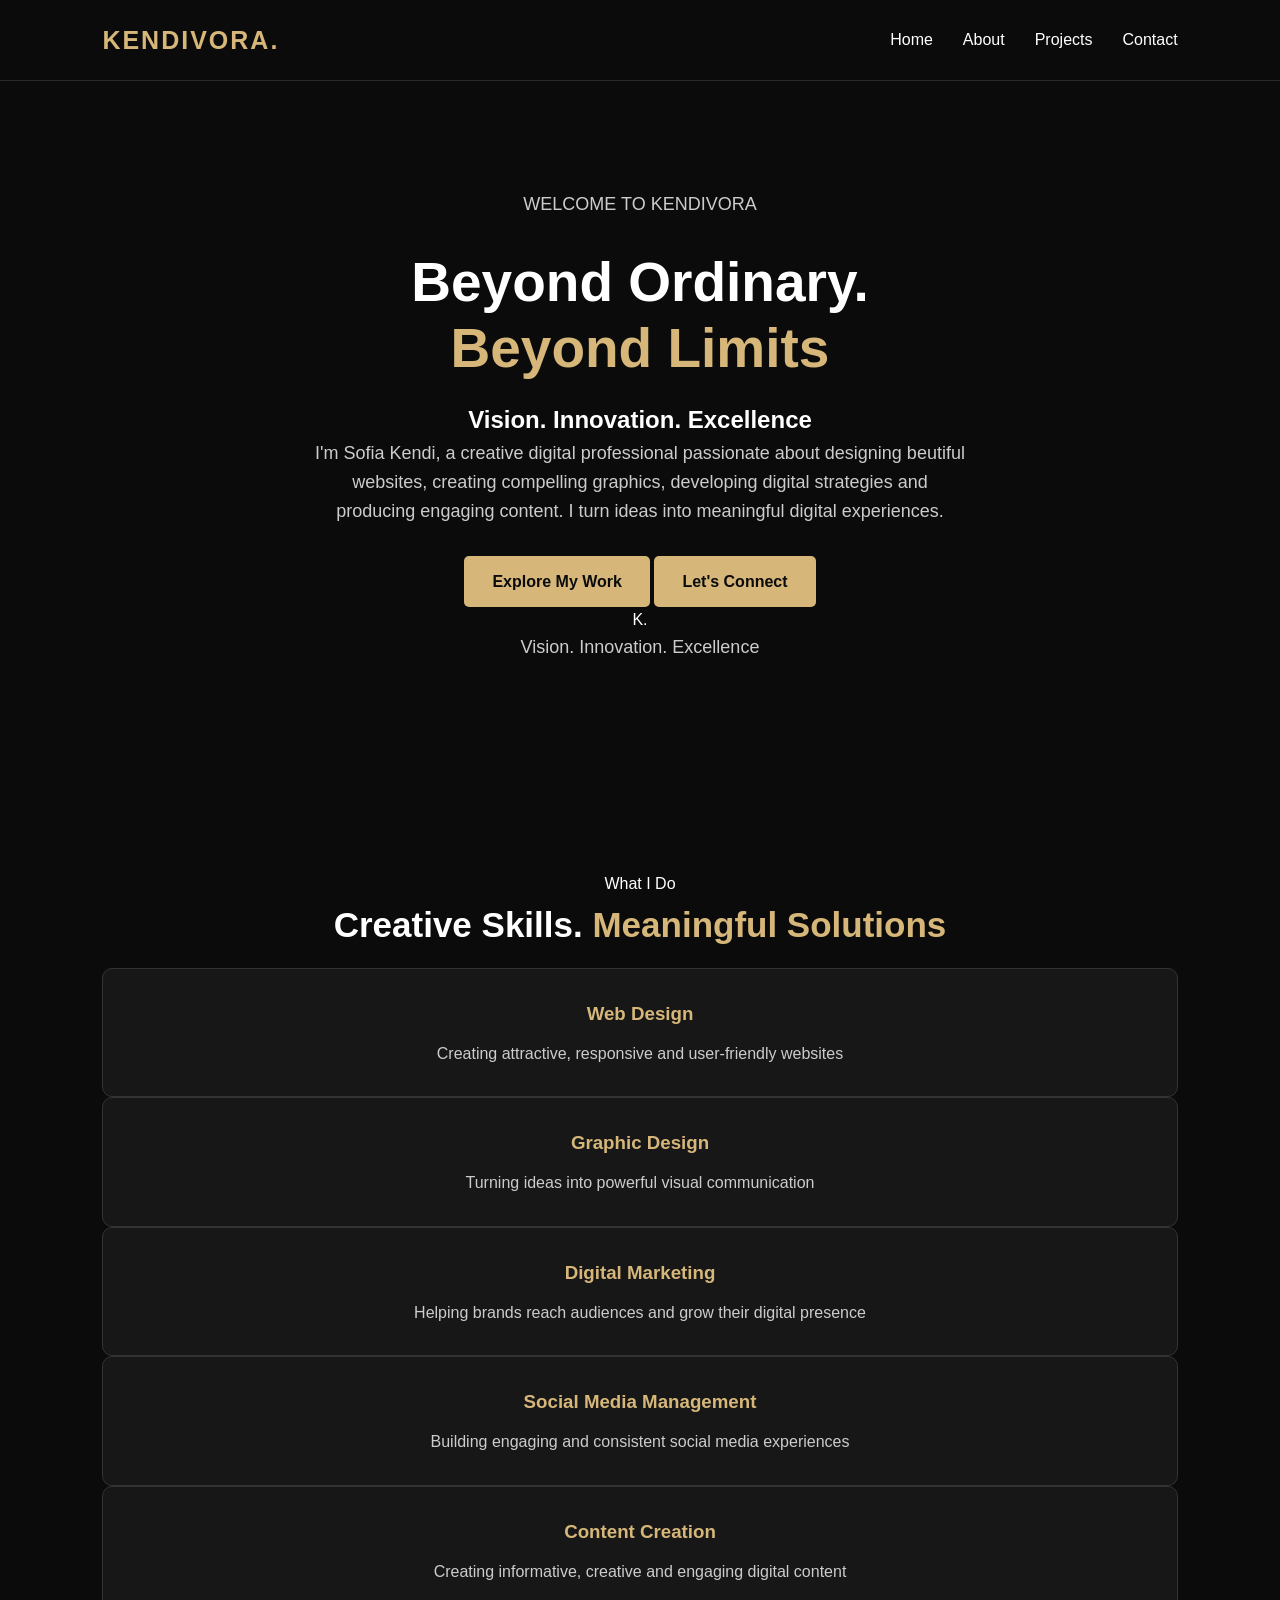
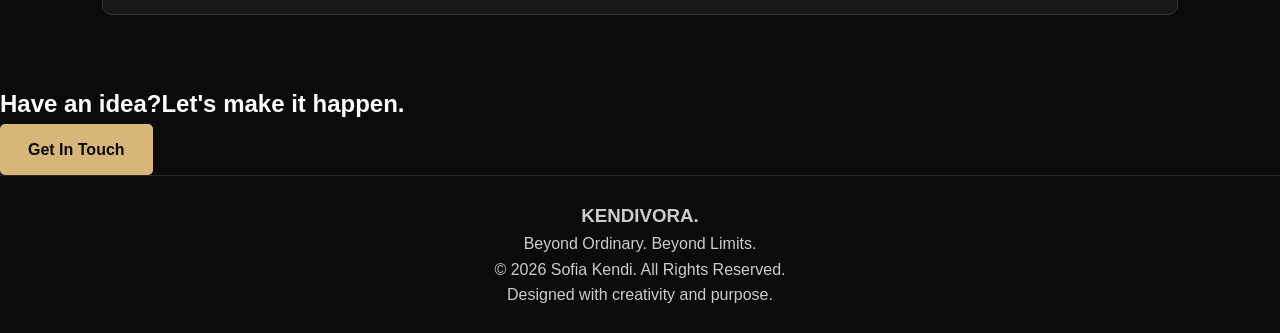
==== index.html @ ae040151 "Add files via upload" ====
<!DOCTYPE html>
<html lang="en">
<head>
    <meta charset="UTF-8">
    <meta name="viewport" content="width=device-width, initial-scale=1.0">
    <title>KENDIVORA | Beyond Ordinary. Beyond Limits</title>
    <link rel="stylesheet" href="style.css">

</head>
<body>
<header>
    <nav class="navbar">
        <a href="index.html" class="logo">KENDIVORA<span>.</span></a>
        <button class="menu-toggle" id="menu-toggle">☰</button>
        <ul class="nav-links" id="nav-links">
            <li><a href="index.html">Home</a></li>
            <li><a href="about.html">About</a></li>
            <li><a href="projects.html">Projects</a></li>
            <li><a href="contact.html">Contact</a></li>
            
        </ul>
    </nav>
</header>
<main>
    <section class="hero">
        <div class="hero-content">
            <p class="welcome">WELCOME TO KENDIVORA</p>
            <h1>Beyond Ordinary.<span>Beyond Limits</span></h1>
            <h2>Vision. Innovation. Excellence</h2>
            <p class="intro">I'm Sofia Kendi, a creative digital professional passionate about designing beutiful websites, creating compelling graphics, developing digital strategies and producing engaging content.
                I turn ideas into meaningful digital experiences.</p>
                <div class="hero-buttons">
                    <a href="project.html" class="btn primary">Explore My Work</a>
                    <a href="contact.html" class="btn secondary">Let's Connect</a>
                </div>

        </div>
        <div class="hero-image"><div class="image-placeholder"><span>K.</span><p>Vision. Innovation. Excellence</p>
        </div>
        </div>
    </section>
    <section class="services">
        <p class="section-label1">What I Do</p>
        <h2>Creative Skills. <span>Meaningful Solutions</span></h2>
        <div class="services-grid">
            <div class="service-card">
                <h3>Web Design</h3>
                <p>Creating attractive, responsive and user-friendly websites</p>
            </div>
            <div class="service-card">
                <h3>Graphic Design</h3>
                <p>Turning ideas into powerful visual communication</p>
            </div>
            <div class="service-card">
                <h3>Digital Marketing</h3>
                <p>Helping brands reach audiences and grow their digital presence</p>
            </div>
            <div class="service-card">
                <h3>Social Media Management</h3>
                <p>Building engaging and consistent social media experiences</p>
            </div>
            <div class="service-card">
                <h3>Content Creation</h3>
                <p>Creating informative, creative and engaging digital content</p>
            </div>
        </div>
    </section>
    <section class="closing">
        <h2>Have an idea?<span>Let's make it happen.</span></h2>
        <a href="contact.html" class="btn primary">Get In Touch</a>
    </section>
</main>
<footer>
    <h3>KENDIVORA.</h3>
    <P>Beyond Ordinary. Beyond Limits.</P>
    <p>© 2026 Sofia Kendi. All Rights Reserved.</p>
    <p>Designed with creativity and purpose.</p>
</footer>
<script src="script.js"></script>
    
</body>
</html>
---- style.css ----
/* ==============================
   KENDIVORA WEBSITE
   Colours: Black, White & Gold
================================= */

/* 1. GENERAL SETTINGS */

:root {
    --black: #0B0B0B;
    --white: #FFFFFF;
    --gold: #D6B779;
    --dark-grey: #171717;
    --light-grey: #CCCCCC;
}

* {
    margin: 0;
    padding: 0;
    box-sizing: border-box;
}

html {
    scroll-behavior: smooth;
}

body {
    font-family: Arial, sans-serif;
    background-color: var(--black);
    color: var(--white);
    line-height: 1.6;
}

a {
    text-decoration: none;
    color: inherit;
}

button {
    font-family: inherit;
}


/* 2. NAVIGATION BAR */

header {
    background-color: var(--black);
    padding: 20px 8%;
    border-bottom: 1px solid #292929;
}

nav {
    display: flex;
    justify-content: space-between;
    align-items: center;
}

.logo {
    color: var(--gold);
    font-size: 25px;
    font-weight: bold;
    letter-spacing: 2px;
}

.nav-links {
    display: flex;
    list-style: none;
    gap: 30px;
}

.nav-links a {
    color: var(--white);
    transition: 0.3s;
}

.nav-links a:hover {
    color: var(--gold);
}

/* Mobile menu button */

.menu-toggle {
    display: none;
    background: none;
    border: none;
    color: var(--gold);
    font-size: 30px;
    cursor: pointer;
}


/* 3. HERO SECTION */

.hero {
    min-height: 80vh;
    display: flex;
    flex-direction: column;
    justify-content: center;
    align-items: center;
    text-align: center;
    padding: 60px 8%;
}

.hero h1 {
    font-size: 55px;
    line-height: 1.2;
    margin-bottom: 20px;
}

.hero h1 span {
    color: var(--gold);
    display: block;
}

.hero p {
    color: var(--light-grey);
    font-size: 18px;
    max-width: 650px;
    margin-bottom: 30px;
}


/* 4. BUTTONS */

.btn {
    display: inline-block;
    background-color: var(--gold);
    color: var(--black);
    padding: 13px 28px;
    border-radius: 5px;
    font-weight: bold;
    transition: 0.3s;
}

.btn:hover {
    background-color: var(--white);
    transform: translateY(-3px);
}


/* 5. SERVICES SECTION */

.services {
    padding: 70px 8%;
    text-align: center;
}

.services h2 {
    font-size: 35px;
    margin-bottom: 15px;
}

.services h2 span {
    color: var(--gold);
}

.services-intro {
    color: var(--light-grey);
    margin-bottom: 40px;
}

.service-container {
    display: grid;
    grid-template-columns: repeat(auto-fit, minmax(220px, 1fr));
    gap: 25px;
}

.service-card {
    background-color: var(--dark-grey);
    padding: 30px 20px;
    border: 1px solid #333333;
    border-radius: 10px;
    transition: 0.3s;
}

.service-card:hover {
    border-color: var(--gold);
    transform: translateY(-5px);
}

.service-card h3 {
    color: var(--gold);
    margin-bottom: 12px;
}

.service-card p {
    color: var(--light-grey);
}


/* 6. CALL TO ACTION SECTION */

.cta {
    background-color: var(--dark-grey);
    text-align: center;
    padding: 70px 8%;
}

.cta h2 {
    font-size: 32px;
    margin-bottom: 15px;
}

.cta h2 span {
    color: var(--gold);
}

.cta p {
    color: var(--light-grey);
    margin-bottom: 25px;
}


/* 7. FOOTER */

footer {
    background-color: var(--black);
    border-top: 1px solid #292929;
    text-align: center;
    padding: 25px 8%;
    color: var(--light-grey);
}

footer span {
    color: var(--gold);
}


/* 8. MOBILE RESPONSIVENESS */

@media (max-width: 768px) {

    header {
        padding: 18px 5%;
    }

    .menu-toggle {
        display: block;
    }

    nav {
        position: relative;
    }

    .nav-links {
        display: none;
        flex-direction: column;
        position: absolute;
        top: 55px;
        right: 0;
        width: 200px;
        background-color: var(--dark-grey);
        padding: 20px;
        gap: 20px;
        border: 1px solid var(--gold);
        border-radius: 5px;
        z-index: 1000;
    }

    .nav-links.show {
        display: flex;
    }

    .hero {
        min-height: 70vh;
        padding: 50px 5%;
    }

    .hero h1 {
        font-size: 38px;
    }

    .hero p {
        font-size: 16px;
    }

    .services {
        padding: 50px 5%;
    }

    .services h2 {
        font-size: 28px;
    }

    .cta {
        padding: 50px 5%;
    }

    .cta h2 {
        font-size: 26px;
    }
}

/* =================================
   KENDIVORA ABOUT PAGE
================================= */


/* ABOUT HERO */

.about-hero {
    padding: 120px 8%;
    text-align: center;
    background:
        radial-gradient(
            circle at center,
            #252017 0%,
            #0B0B0B 65%
        );
}

.section-label {
    color: var(--gold);
    font-size: 12px;
    font-weight: bold;
    letter-spacing: 4px;
    margin-bottom: 22px;
}

.about-hero h1 {
    font-size: clamp(35px, 5vw, 65px);
    line-height: 1.25;
    margin-bottom: 25px;
}

.about-hero h1 span {
    color: var(--gold);
}

.hero-description {
    max-width: 700px;
    margin: auto;
    color: var(--light-grey);
    font-size: 18px;
}


/* BRAND PHILOSOPHY */

.brand-philosophy {
    padding: 90px 12%;
    text-align: center;
}

.brand-philosophy h2 {
    font-size: clamp(28px, 4vw, 42px);
    max-width: 800px;
    margin: 0 auto 25px;
}

.brand-philosophy h2 span {
    color: var(--gold);
}

.brand-philosophy p:not(.section-label) {
    max-width: 800px;
    margin: 0 auto 18px;
    color: var(--light-grey);
    font-size: 17px;
}


/* THREE PILLARS */

.pillars {
    background-color: var(--dark-grey);
    padding: 90px 8%;
    text-align: center;
}

.pillars h2 {
    font-size: 36px;
    margin-bottom: 45px;
}

.pillars h2 span {
    color: var(--gold);
}

.pillar-container {
    display: grid;
    grid-template-columns: repeat(3, 1fr);
    gap: 25px;
}

.pillar-card {
    background-color: var(--black);
    padding: 35px 25px;
    border: 1px solid #353535;
    border-radius: 8px;
    text-align: left;
    transition: 0.3s;
}

.pillar-card:hover {
    border-color: var(--gold);
    transform: translateY(-6px);
}

.pillar-number {
    color: var(--gold);
    font-size: 14px;
    letter-spacing: 3px;
}

.pillar-card h3 {
    color: var(--gold);
    font-size: 27px;
    margin: 18px 0;
}

.pillar-card p {
    color: var(--light-grey);
    line-height: 1.8;
}


/* MISSION AND VISION */

.mission-vision {
    display: grid;
    grid-template-columns: 1fr 1fr;
    gap: 35px;
    padding: 90px 8%;
}

.mission-box,
.vision-box {
    padding: 35px;
    border-left: 2px solid var(--gold);
    background-color: var(--dark-grey);
}

.mission-vision h2 {
    font-size: 29px;
    margin-bottom: 18px;
}

.mission-vision h2 span {
    color: var(--gold);
}

.mission-vision p:not(.section-label) {
    color: var(--light-grey);
    line-height: 1.8;
}


/* AREAS OF INTEREST */

.explore {
    padding: 90px 8%;
    text-align: center;
    background-color: var(--dark-grey);
}

.explore h2 {
    font-size: 36px;
    margin-bottom: 15px;
}

.explore h2 span {
    color: var(--gold);
}

.explore-intro {
    color: var(--light-grey);
    margin-bottom: 40px;
}

.explore-container {
    display: grid;
    grid-template-columns: repeat(auto-fit, minmax(210px, 1fr));
    gap: 20px;
}

.explore-card {
    padding: 28px 20px;
    background-color: var(--black);
    border: 1px solid #353535;
    border-radius: 8px;
    transition: 0.3s;
}

.explore-card:hover {
    border-color: var(--gold);
    transform: translateY(-5px);
}

.explore-card h3 {
    color: var(--gold);
    margin-bottom: 12px;
}

.explore-card p {
    color: var(--light-grey);
    font-size: 14px;
}


/* CLOSING STATEMENT */

.about-closing {
    padding: 100px 8%;
    text-align: center;
    background:
        radial-gradient(
            circle at center,
            #252017 0%,
            #0B0B0B 70%
        );
}

.about-closing h2 {
    font-size: clamp(30px, 4vw, 45px);
    margin-bottom: 20px;
}

.about-closing h2 span {
    color: var(--gold);
    display: block;
}

.about-closing p:not(.section-label) {
    color: var(--light-grey);
    max-width: 650px;
    margin: 0 auto 30px;
}


/* MOBILE RESPONSIVENESS */

@media (max-width: 768px) {

    .about-hero {
        padding: 85px 6%;
    }

    .about-hero h1 {
        font-size: 36px;
    }

    .hero-description {
        font-size: 15px;
    }

    .brand-philosophy {
        padding: 65px 7%;
    }

    .brand-philosophy h2 {
        font-size: 29px;
    }

    .brand-philosophy p:not(.section-label) {
        font-size: 15px;
    }

    .pillars {
        padding: 65px 6%;
    }

    .pillars h2 {
        font-size: 28px;
    }

    .pillar-container {
        grid-template-columns: 1fr;
    }

    .mission-vision {
        grid-template-columns: 1fr;
        padding: 65px 6%;
    }

    .explore {
        padding: 65px 6%;
    }

    .explore h2 {
        font-size: 29px;
    }

    .about-closing {
        padding: 75px 6%;
    }
}


/* =================================
   KENDIVORA CONTACT PAGE
================================= */


/* CONTACT HERO */

.contact-hero {
    text-align: center;
    padding: 100px 8%;
    background:
        radial-gradient(
            circle at center,
            #252017 0%,
            #0B0B0B 70%
        );
}

.contact-hero h1 {
    font-size: clamp(36px, 5vw, 60px);
    margin-bottom: 20px;
}

.contact-hero h1 span {
    color: var(--gold);
}

.contact-hero > p:last-child {
    max-width: 700px;
    margin: auto;
    color: var(--light-grey);
    font-size: 17px;
}


/* CONTACT SECTION */

.contact-section {
    display: grid;
    grid-template-columns: 1fr 1.2fr;
    gap: 55px;
    padding: 90px 8%;
    align-items: start;
}

.contact-info h2,
.contact-form-container h2 {
    font-size: 32px;
    margin-bottom: 20px;
}

.contact-intro {
    color: var(--light-grey);
    margin-bottom: 35px;
    line-height: 1.8;
}


/* CONTACT DETAILS */

.contact-item {
    display: flex;
    align-items: flex-start;
    gap: 18px;
    margin-bottom: 30px;
}

.contact-icon {
    width: 45px;
    height: 45px;
    flex-shrink: 0;
    display: flex;
    justify-content: center;
    align-items: center;
    color: var(--gold);
    border: 1px solid var(--gold);
    border-radius: 50%;
    font-size: 20px;
}

.contact-item h3 {
    color: var(--gold);
    margin-bottom: 8px;
}

.contact-item p,
.contact-item a {
    display: block;
    color: var(--light-grey);
    margin-bottom: 7px;
    overflow-wrap: anywhere;
}

.contact-item a:hover {
    color: var(--gold);
}


/* CONTACT FORM */

.contact-form-container {
    background-color: var(--dark-grey);
    border: 1px solid #333333;
    padding: 35px;
    border-radius: 10px;
}

.form-group {
    margin-bottom: 22px;
}

.form-group label {
    display: block;
    color: var(--white);
    margin-bottom: 9px;
    font-weight: bold;
}

.form-group input,
.form-group textarea {
    width: 100%;
    padding: 14px;
    background-color: var(--black);
    color: var(--white);
    border: 1px solid #444444;
    border-radius: 5px;
    outline: none;
    font-family: Arial, sans-serif;
    font-size: 15px;
}

.form-group input:focus,
.form-group textarea:focus {
    border-color: var(--gold);
}

.form-group input::placeholder,
.form-group textarea::placeholder {
    color: #888888;
}

.form-group textarea {
    resize: vertical;
}

.contact-form-container .btn {
    border: none;
    cursor: pointer;
    font-size: 15px;
}

.form-note {
    color: var(--light-grey);
    font-size: 12px;
    margin-top: 15px;
}


/* CONTACT CLOSING */

.contact-closing {
    text-align: center;
    padding: 85px 8%;
    background-color: var(--dark-grey);
}

.contact-closing h2 {
    font-size: clamp(28px, 4vw, 42px);
    margin-bottom: 18px;
}

.contact-closing h2 span {
    color: var(--gold);
    display: block;
}

.contact-closing > p:last-child {
    color: var(--light-grey);
}


/* CONTACT MOBILE RESPONSIVENESS */

@media (max-width: 768px) {

    .contact-hero {
        padding: 75px 6%;
    }

    .contact-hero h1 {
        font-size: 36px;
    }

    .contact-hero > p:last-child {
        font-size: 15px;
    }

    .contact-section {
        grid-template-columns: 1fr;
        gap: 40px;
        padding: 60px 6%;
    }

    .contact-info h2,
    .contact-form-container h2 {
        font-size: 27px;
    }

    .contact-form-container {
        padding: 25px 18px;
    }

    .contact-closing {
        padding: 65px 6%;
    }
}

/* =================================
   PROJECTS PAGE
================================= */

.projects-hero {
    min-height: 65vh;
    display: flex;
    align-items: center;
    justify-content: center;
    text-align: center;
    padding: 100px 8%;
    background:
        linear-gradient(rgba(0,0,0,0.75), rgba(0,0,0,0.9)),
        #171717;
}

.projects-hero-content {
    max-width: 800px;
}

.projects-hero-content > span {
    color: #D6B779;
    letter-spacing: 3px;
    font-size: 13px;
}

.projects-hero h1 {
    color: #FFFFFF;
    font-size: clamp(38px, 6vw, 65px);
    margin: 20px 0;
}

.projects-hero h1 span {
    color: #D6B779;
}

.projects-hero p {
    color: #CCCCCC;
    line-height: 1.8;
    margin-bottom: 30px;
}


/* SECTION HEADINGS */

.section-heading {
    text-align: center;
    max-width: 750px;
    margin: 0 auto 50px;
}

.section-heading span {
    color: #D6B779;
    letter-spacing: 3px;
    font-size: 12px;
}

.section-heading h2 {
    color: #FFFFFF;
    font-size: clamp(27px, 4vw, 38px);
    margin: 15px 0;
}

.section-heading p {
    color: #CCCCCC;
    line-height: 1.8;
}


/* GRAPHIC DESIGN PORTFOLIO */

.graphic-portfolio {
    padding: 90px 8%;
    background: #0B0B0B;
}

.graphic-grid {
    display: grid;
    grid-template-columns: repeat(3, minmax(0, 1fr));
    gap: 25px;
}

.graphic-card {
    background: #171717;
    border: 1px solid rgba(214,183,121,0.2);
    border-radius: 10px;
    overflow: hidden;
    transition: 0.3s ease;
}

.graphic-card:hover {
    transform: translateY(-7px);
    border-color: #D6B779;
}

.graphic-image {
    width: 100%;
    height: 280px;
    overflow: hidden;
    background: #222222;
}

.graphic-image img {
    width: 100%;
    height: 100%;
    object-fit: cover;
    display: block;
    transition: 0.4s ease;
}

.graphic-card:hover .graphic-image img {
    transform: scale(1.05);
}

.graphic-info {
    padding: 22px;
}

.graphic-info span {
    color: #D6B779;
    font-size: 11px;
    letter-spacing: 1.5px;
}

.graphic-info h3 {
    color: #FFFFFF;
    margin: 12px 0;
    font-size: 19px;
}

.graphic-info p {
    color: #CCCCCC;
    font-size: 14px;
    line-height: 1.7;
}


/* PROMOTIONAL VIDEO */

.video-portfolio {
    padding: 90px 8%;
    background: #171717;
}

.video-card {
    max-width: 750px;
    margin: auto;
    background: #0B0B0B;
    border: 1px solid rgba(214,183,121,0.2);
    border-radius: 12px;
    overflow: hidden;
}

.video-card video {
    width: 100%;
    display: block;
    max-height: 450px;
    background: #000000;
}

.video-info {
    padding: 25px;
}

.video-info h3 {
    color: #D6B779;
    margin-bottom: 12px;
}

.video-info p {
    color: #CCCCCC;
    line-height: 1.7;
}


/* SOCIAL MEDIA MANAGEMENT */

.social-management {
    padding: 90px 8%;
    background: #0B0B0B;
}

.social-grid {
    display: grid;
    grid-template-columns: repeat(3, minmax(0, 1fr));
    gap: 25px;
}

.social-card {
    padding: 35px 25px;
    background: #171717;
    border: 1px solid rgba(214,183,121,0.2);
    border-radius: 10px;
    transition: 0.3s ease;
}

.social-card:hover {
    transform: translateY(-7px);
    border-color: #D6B779;
}

.social-icon {
    width: 55px;
    height: 55px;
    display: flex;
    align-items: center;
    justify-content: center;
    border: 1px solid #D6B779;
    border-radius: 50%;
    color: #D6B779;
    font-size: 20px;
    font-weight: bold;
    margin-bottom: 20px;
}

.social-card h3 {
    color: #FFFFFF;
    margin-bottom: 15px;
    font-size: 21px;
}

.social-card p {
    color: #CCCCCC;
    line-height: 1.7;
    font-size: 14px;
    min-height: 75px;
}

.social-card a {
    display: inline-block;
    margin-top: 20px;
    color: #D6B779;
    text-decoration: none;
    font-weight: bold;
    transition: 0.3s;
}

.social-card a:hover {
    color: #FFFFFF;
}


/* PROJECT PHILOSOPHY */

.project-philosophy {
    padding: 100px 10%;
    text-align: center;
    background: #171717;
}

.project-philosophy span {
    color: #D6B779;
    letter-spacing: 3px;
    font-size: 12px;
}

.project-philosophy h2 {
    color: #FFFFFF;
    font-size: clamp(28px, 4vw, 42px);
    max-width: 750px;
    margin: 20px auto;
}

.project-philosophy p {
    color: #CCCCCC;
    max-width: 750px;
    margin: auto;
    line-height: 1.9;
}


/* PROJECTS CALL TO ACTION */

.projects-cta {
    padding: 85px 8%;
    text-align: center;
    background: #0B0B0B;
}

.projects-cta h2 {
    color: #FFFFFF;
    font-size: 34px;
    margin-bottom: 15px;
}

.projects-cta p {
    color: #CCCCCC;
    margin-bottom: 30px;
}


/* RESPONSIVE DESIGN */

@media (max-width: 900px) {

    .graphic-grid {
        grid-template-columns: repeat(2, minmax(0, 1fr));
    }

    .social-grid {
        grid-template-columns: repeat(2, minmax(0, 1fr));
    }

}

@media (max-width: 600px) {

    .projects-hero {
        min-height: 55vh;
        padding: 80px 6%;
    }

    .graphic-portfolio,
    .video-portfolio,
    .social-management {
        padding: 65px 6%;
    }

    .graphic-grid,
    .social-grid {
        grid-template-columns: 1fr;
    }

    .graphic-image {
        height: 260px;
    }

    .project-philosophy {
        padding: 75px 7%;
    }

    .projects-cta {
        padding: 70px 6%;
    }

}

.graphic-image {
    width: 100%;
    height: 280px;
    object-fit: contain;
    cursor: pointer;
    transition: transform 0.3s ease;
}

.graphic-image:hover {
    transform: scale(1.03);
}

.lightbox {
    display: none;
    position: fixed;
    inset: 0;
    background: rgba(0, 0, 0, 0.95);
    z-index: 9999;
    align-items: center;
    justify-content: center;
    padding: 50px;
}

.lightbox.active {
    display: flex;
}

#lightbox-image {
    max-width: 85%;
    max-height: 85vh;
    width: auto;
    height: auto;
    object-fit: contain;
}

.lightbox button {
    position: absolute;
    background: transparent;
    color: #D6B779;
    border: none;
    font-size: 35px;
    cursor: pointer;
}

.lightbox-close {
    top: 20px;
    right: 30px;
}

.lightbox-prev {
    left: 20px;
}

.lightbox-next {
    right: 20px;
}

@media (max-width: 600px) {
    .graphic-image {
        height: 230px;
    }

    .lightbox {
        padding: 15px;
    }

    #lightbox-image {
        max-width: 90%;
        max-height: 75vh;
    }

    .lightbox button {
        font-size: 27px;
    }
}
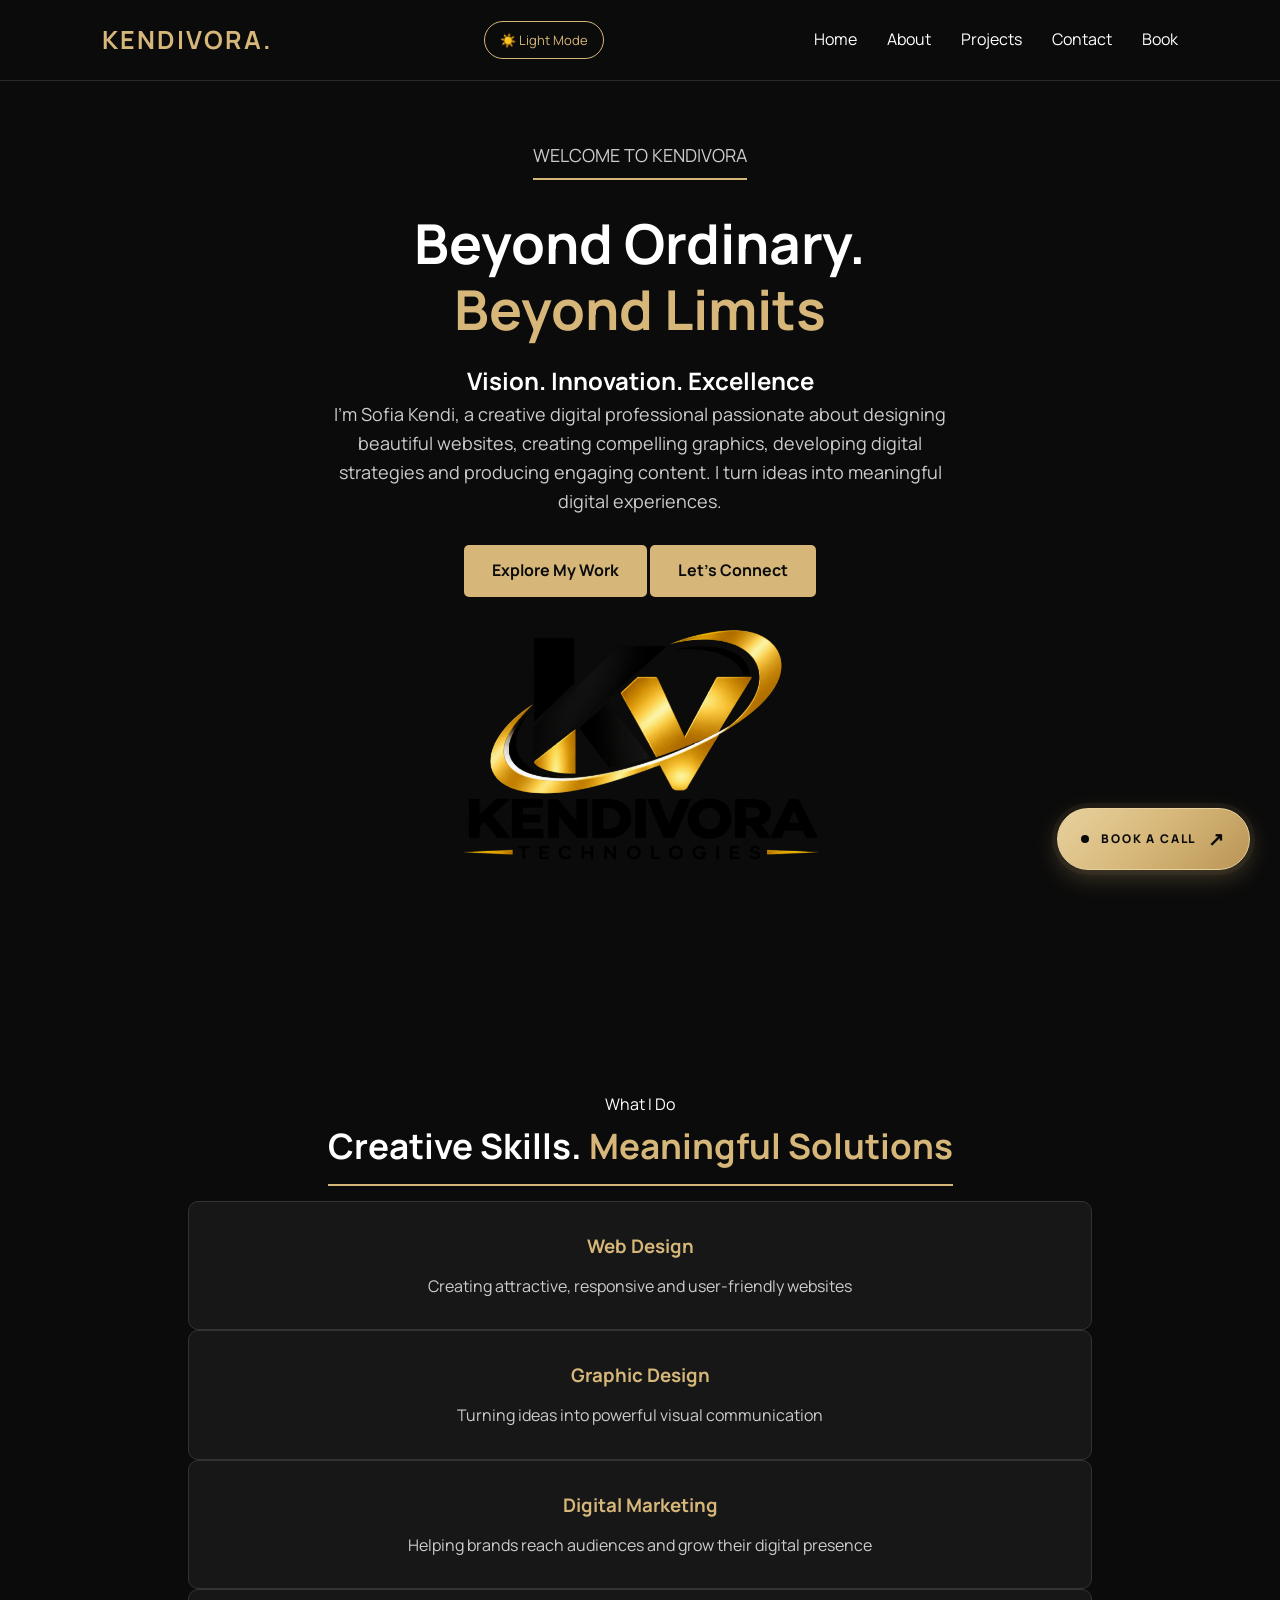
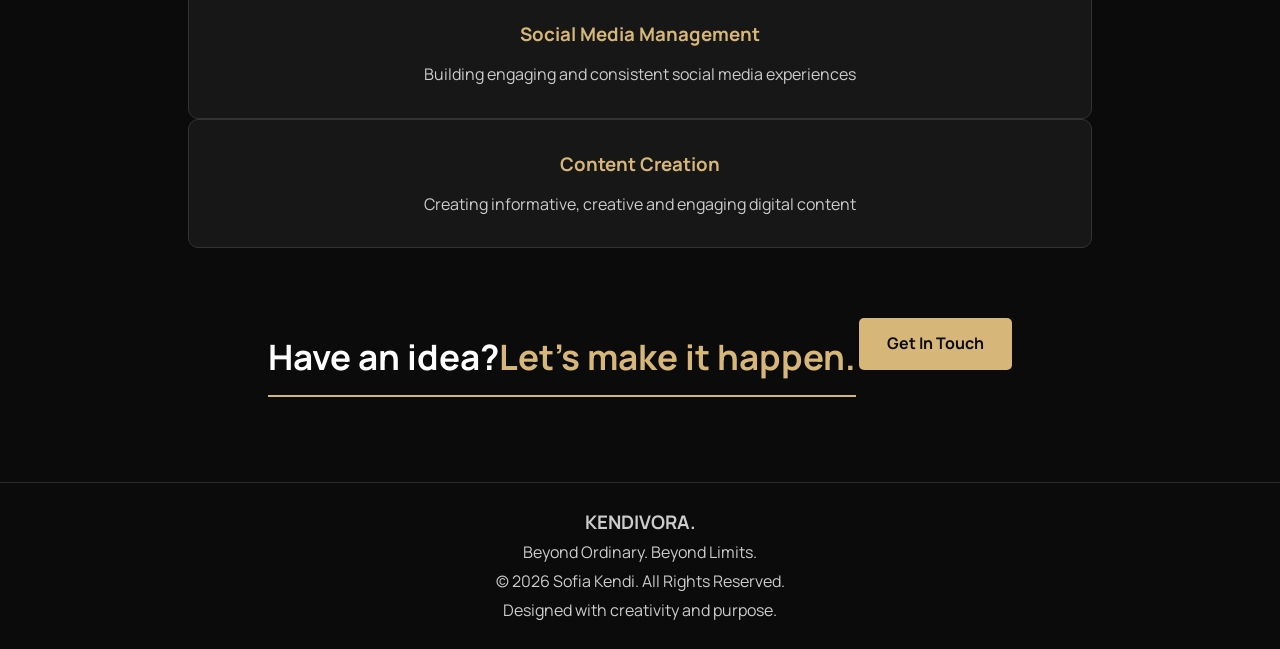
==== commit 7084bbc4: "Add files via upload" ====
--- a/index.html
+++ b/index.html
@@ -5,44 +5,67 @@
     <meta name="viewport" content="width=device-width, initial-scale=1.0">
     <title>KENDIVORA | Beyond Ordinary. Beyond Limits</title>
     <link rel="stylesheet" href="style.css">
+    <link href="https://assets.calendly.com/assets/external/widget.css" rel="stylesheet">
 
 </head>
 <body>
 <header>
     <nav class="navbar">
-        <a href="index.html" class="logo">KENDIVORA<span>.</span></a>
-        <button class="menu-toggle" id="menu-toggle">☰</button>
-        <ul class="nav-links" id="nav-links">
-            <li><a href="index.html">Home</a></li>
-            <li><a href="about.html">About</a></li>
-            <li><a href="projects.html">Projects</a></li>
-            <li><a href="contact.html">Contact</a></li>
-            
-        </ul>
-    </nav>
+
+    <a href="index.html" class="logo">KENDIVORA<span>.</span></a>
+
+    <button id="theme-toggle" class="theme-toggle">
+        ☀️ Light Mode
+    </button>
+
+    <button class="menu-toggle" id="menu-toggle">☰</button>
+
+    <ul class="nav-links" id="nav-links">
+        <li><a href="index.html">Home</a></li>
+        <li><a href="about.html">About</a></li>
+        <li><a href="projects.html">Projects</a></li>
+        <li><a href="contact.html">Contact</a></li>
+        <li><a href="book.html">Book</a></li>
+    </ul>
+
+</nav>
 </header>
 <main>
-    <section class="hero">
+    <section class="hero reveal-stagger">
         <div class="hero-content">
             <p class="welcome">WELCOME TO KENDIVORA</p>
             <h1>Beyond Ordinary.<span>Beyond Limits</span></h1>
             <h2>Vision. Innovation. Excellence</h2>
-            <p class="intro">I'm Sofia Kendi, a creative digital professional passionate about designing beutiful websites, creating compelling graphics, developing digital strategies and producing engaging content.
+            <p class="intro">I'm Sofia Kendi, a creative digital professional passionate about designing beautiful websites, creating compelling graphics, developing digital strategies and producing engaging content.
                 I turn ideas into meaningful digital experiences.</p>
                 <div class="hero-buttons">
-                    <a href="project.html" class="btn primary">Explore My Work</a>
+                    <a href="projects.html" class="btn primary">Explore My Work</a>
                     <a href="contact.html" class="btn secondary">Let's Connect</a>
+        
                 </div>
 
         </div>
-        <div class="hero-image"><div class="image-placeholder"><span>K.</span><p>Vision. Innovation. Excellence</p>
-        </div>
-        </div>
+        <div class="hero-image">
+    <img
+        src="Kendivora-Logo.png"
+        alt="KENDIVORA Technologies Logo"
+        class="hero-logo"
+    >
+</div>
     </section>
-    <section class="services">
+
+<a href="book.html" class="floating-booking">
+    <span class="booking-dot"></span>
+    <span>BOOK A CALL</span>
+    <span class="booking-arrow">↗</span>
+</a>
+
+<section class="services reveal">
+   <section class="services reveal">
         <p class="section-label1">What I Do</p>
         <h2>Creative Skills. <span>Meaningful Solutions</span></h2>
-        <div class="services-grid">
+      
+        <div class="services-grid reveal-stagger">
             <div class="service-card">
                 <h3>Web Design</h3>
                 <p>Creating attractive, responsive and user-friendly websites</p>
@@ -65,7 +88,7 @@
             </div>
         </div>
     </section>
-    <section class="closing">
+  <section class="closing reveal">
         <h2>Have an idea?<span>Let's make it happen.</span></h2>
         <a href="contact.html" class="btn primary">Get In Touch</a>
     </section>
@@ -77,6 +100,7 @@
     <p>Designed with creativity and purpose.</p>
 </footer>
 <script src="script.js"></script>
+<script src="https://assets.calendly.com/assets/external/widget.js" type="text/javascript" async></script>
     
 </body>
 </html>
--- a/style.css
+++ b/style.css
@@ -1,3 +1,4 @@
+@import url('https://fonts.googleapis.com/css2?family=Manrope:wght@200..800&display=swap');
 /* ==============================
    KENDIVORA WEBSITE
    Colours: Black, White & Gold
@@ -24,10 +25,11 @@
 }
 
 body {
-    font-family: Arial, sans-serif;
+    font-family: 'Manrope', sans-serif;
     background-color: var(--black);
     color: var(--white);
     line-height: 1.6;
+
 }
 
 a {
@@ -169,12 +171,13 @@
     padding: 30px 20px;
     border: 1px solid #333333;
     border-radius: 10px;
-    transition: 0.3s;
+    transition: transform 0.4s ease, box-shadow 0.4s ease, border-color 0.4s ease;
 }
 
 .service-card:hover {
     border-color: var(--gold);
-    transform: translateY(-5px);
+    transform: translateY(-10px);
+    box-shadow: 0 12px 25px rgba(214, 183, 121, 0.15);
 }
 
 .service-card h3 {
@@ -221,6 +224,14 @@
 }
 
 footer span {
+    color: var(--gold);
+}
+footer p {
+    line-height: 1.8;
+    transition: color 0.3s ease;
+}
+
+footer p:hover {
     color: var(--gold);
 }
 
@@ -472,18 +483,21 @@
     grid-template-columns: repeat(auto-fit, minmax(210px, 1fr));
     gap: 20px;
 }
-
 .explore-card {
     padding: 28px 20px;
     background-color: var(--black);
     border: 1px solid #353535;
     border-radius: 8px;
-    transition: 0.3s;
+    transition:
+        transform 0.4s ease,
+        border-color 0.4s ease,
+        box-shadow 0.4s ease;
 }
 
 .explore-card:hover {
     border-color: var(--gold);
-    transform: translateY(-5px);
+    transform: translateY(-8px);
+    box-shadow: 0 12px 25px rgba(214, 183, 121, 0.12);
 }
 
 .explore-card h3 {
@@ -584,6 +598,34 @@
         padding: 75px 6%;
     }
 }
+/* EXPLORE CARDS */
+    .explore-container {
+        grid-template-columns: 1fr;
+    }
+
+    /* MISSION AND VISION */
+    .mission-box,
+    .vision-box {
+        padding: 25px 20px;
+    }
+
+    .mission-vision h2 {
+        font-size: 25px;
+    }
+
+    /* PILLAR CARDS */
+    .pillar-card {
+        padding: 25px 20px;
+    }
+
+    /* ABOUT CLOSING */
+    .about-closing h2 {
+        font-size: 28px;
+    }
+
+    .about-closing p {
+        font-size: 15px;
+    }
 
 
 /* =================================
@@ -619,6 +661,30 @@
     color: var(--light-grey);
     font-size: 17px;
 }
+/* CONTACT HERO ENTRANCE ANIMATION */
+
+.contact-hero .section-label {
+    animation: contactFadeUp 0.8s ease both;
+}
+
+.contact-hero h1 {
+    animation: contactFadeUp 1s ease 0.2s both;
+}
+
+.contact-hero > p:last-child {
+    animation: contactFadeUp 1s ease 0.4s both;
+}
+
+@keyframes contactFadeUp {
+    from {
+        opacity: 0;
+        transform: translateY(22px);
+    }
+    to {
+        opacity: 1;
+        transform: translateY(0);
+    }
+}
 
 
 /* CONTACT SECTION */
@@ -645,12 +711,16 @@
 
 
 /* CONTACT DETAILS */
-
 .contact-item {
     display: flex;
     align-items: flex-start;
     gap: 18px;
     margin-bottom: 30px;
+    transition: transform 0.4s ease;
+}
+
+.contact-item:hover {
+    transform: translateX(6px);
 }
 
 .contact-icon {
@@ -664,6 +734,16 @@
     border: 1px solid var(--gold);
     border-radius: 50%;
     font-size: 20px;
+    transition:
+        background-color 0.4s ease,
+        color 0.4s ease,
+        box-shadow 0.4s ease;
+}
+
+.contact-item:hover .contact-icon {
+    background-color: var(--gold);
+    color: var(--black);
+    box-shadow: 0 0 18px rgba(214, 183, 121, 0.2);
 }
 
 .contact-item h3 {
@@ -713,18 +793,14 @@
     border: 1px solid #444444;
     border-radius: 5px;
     outline: none;
-    font-family: Arial, sans-serif;
+   font-family: 'Manrope', sans-serif;
     font-size: 15px;
 }
-
 .form-group input:focus,
 .form-group textarea:focus {
     border-color: var(--gold);
-}
-
-.form-group input::placeholder,
-.form-group textarea::placeholder {
-    color: #888888;
+    box-shadow: 0 0 12px rgba(214, 183, 121, 0.12);
+    transition: border-color 0.3s ease, box-shadow 0.3s ease;
 }
 
 .form-group textarea {
@@ -736,6 +812,10 @@
     cursor: pointer;
     font-size: 15px;
 }
+.contact-form-container .btn:hover {
+    transform: translateY(-3px);
+    box-shadow: 0 8px 20px rgba(214, 183, 121, 0.2);
+}
 
 .form-note {
     color: var(--light-grey);
@@ -793,10 +873,20 @@
     .contact-form-container h2 {
         font-size: 27px;
     }
-
-    .contact-form-container {
-        padding: 25px 18px;
-    }
+.contact-form-container {
+    background-color: var(--dark-grey);
+    border: 1px solid rgba(214, 183, 121, 0.2);
+    padding: 35px;
+    border-radius: 10px;
+    transition:
+        border-color 0.4s ease,
+        box-shadow 0.4s ease;
+}
+
+.contact-form-container:hover {
+    border-color: rgba(214, 183, 121, 0.55);
+    box-shadow: 0 12px 30px rgba(214, 183, 121, 0.08);
+}
 
     .contact-closing {
         padding: 65px 6%;
@@ -859,11 +949,29 @@
     letter-spacing: 3px;
     font-size: 12px;
 }
-
 .section-heading h2 {
     color: #FFFFFF;
     font-size: clamp(27px, 4vw, 38px);
     margin: 15px 0;
+    position: relative;
+    display: inline-block;
+    padding-bottom: 12px;
+}
+
+.section-heading h2::after {
+    content: "";
+    position: absolute;
+    left: 50%;
+    bottom: 0;
+    width: 0;
+    height: 2px;
+    background: #D6B779;
+    transform: translateX(-50%);
+    transition: width 1s ease;
+}
+
+.graphic-portfolio.reveal.visible .section-heading h2::after {
+    width: 75%;
 }
 
 .section-heading p {
@@ -884,18 +992,23 @@
     grid-template-columns: repeat(3, minmax(0, 1fr));
     gap: 25px;
 }
+/* KENDIVORA — GRAPHIC PORTFOLIO CARDS */
 
 .graphic-card {
     background: #171717;
     border: 1px solid rgba(214,183,121,0.2);
     border-radius: 10px;
     overflow: hidden;
-    transition: 0.3s ease;
+    transition:
+        transform 0.4s ease,
+        border-color 0.4s ease,
+        box-shadow 0.4s ease;
 }
 
 .graphic-card:hover {
-    transform: translateY(-7px);
+    transform: translateY(-9px);
     border-color: #D6B779;
+    box-shadow: 0 14px 30px rgba(214,183,121,0.14);
 }
 
 .graphic-image {
@@ -910,33 +1023,45 @@
     height: 100%;
     object-fit: cover;
     display: block;
-    transition: 0.4s ease;
+    transition: transform 0.6s ease;
 }
 
 .graphic-card:hover .graphic-image img {
-    transform: scale(1.05);
-}
+    transform: scale(1.06);
+}
+/* KENDIVORA — GRAPHIC PROJECT INFORMATION */
 
 .graphic-info {
-    padding: 22px;
+    padding: 24px;
 }
 
 .graphic-info span {
+    display: inline-block;
     color: #D6B779;
     font-size: 11px;
     letter-spacing: 1.5px;
+    transition: letter-spacing 0.4s ease;
+}
+
+.graphic-card:hover .graphic-info span {
+    letter-spacing: 2px;
 }
 
 .graphic-info h3 {
     color: #FFFFFF;
-    margin: 12px 0;
+    margin: 13px 0;
     font-size: 19px;
+    transition: color 0.3s ease;
+}
+
+.graphic-card:hover .graphic-info h3 {
+    color: #D6B779;
 }
 
 .graphic-info p {
     color: #CCCCCC;
     font-size: 14px;
-    line-height: 1.7;
+    line-height: 1.8;
 }
 
 
@@ -954,6 +1079,16 @@
     border: 1px solid rgba(214,183,121,0.2);
     border-radius: 12px;
     overflow: hidden;
+    transition:
+        transform 0.4s ease,
+        border-color 0.4s ease,
+        box-shadow 0.4s ease;
+}
+
+.video-card:hover {
+    transform: translateY(-7px);
+    border-color: #D6B779;
+    box-shadow: 0 14px 30px rgba(214,183,121,0.14);
 }
 
 .video-card video {
@@ -996,12 +1131,16 @@
     background: #171717;
     border: 1px solid rgba(214,183,121,0.2);
     border-radius: 10px;
-    transition: 0.3s ease;
+    transition:
+        transform 0.4s ease,
+        border-color 0.4s ease,
+        box-shadow 0.4s ease;
 }
 
 .social-card:hover {
-    transform: translateY(-7px);
+    transform: translateY(-9px);
     border-color: #D6B779;
+    box-shadow: 0 14px 30px rgba(214,183,121,0.14);
 }
 
 .social-icon {
@@ -1058,12 +1197,30 @@
     letter-spacing: 3px;
     font-size: 12px;
 }
-
 .project-philosophy h2 {
     color: #FFFFFF;
     font-size: clamp(28px, 4vw, 42px);
     max-width: 750px;
     margin: 20px auto;
+    position: relative;
+    display: table;
+    padding-bottom: 15px;
+}
+
+.project-philosophy h2::after {
+    content: "";
+    position: absolute;
+    left: 50%;
+    bottom: 0;
+    width: 0;
+    height: 2px;
+    background: #D6B779;
+    transform: translateX(-50%);
+    transition: width 1s ease;
+}
+
+.project-philosophy.reveal.visible h2::after {
+    width: 65%;
 }
 
 .project-philosophy p {
@@ -1081,11 +1238,29 @@
     text-align: center;
     background: #0B0B0B;
 }
-
 .projects-cta h2 {
     color: #FFFFFF;
     font-size: 34px;
     margin-bottom: 15px;
+    position: relative;
+    display: inline-block;
+    padding-bottom: 12px;
+}
+
+.projects-cta h2::after {
+    content: "";
+    position: absolute;
+    left: 50%;
+    bottom: 0;
+    width: 0;
+    height: 2px;
+    background: #D6B779;
+    transform: translateX(-50%);
+    transition: width 1s ease;
+}
+
+.projects-cta.reveal.visible h2::after {
+    width: 75%;
 }
 
 .projects-cta p {
@@ -1214,4 +1389,1465 @@
     .lightbox button {
         font-size: 27px;
     }
+}
+
+/* =========================================
+   KENDIVORA COMPLETE THEME SYSTEM
+========================================= */
+
+/* 1. DARK MODE - DEFAULT */
+
+:root {
+    --bg-color: #0B0B0B;
+    --text-color: #FFFFFF;
+    --muted-text: #CCCCCC;
+    --card-color: #171717;
+    --accent-color: #D6B779;
+    --border-color: #333333;
+}
+
+/* 2. LIGHT MODE COLOURS */
+
+body.light-mode {
+    --bg-color: #FFFFFF;
+    --text-color: #111111;
+    --muted-text: #292929;
+    --card-color: #F3F3F3;
+    --accent-color: #A7833F;
+    --border-color: #DDDDDD;
+}
+
+/* 3. GENERAL SETTINGS */
+
+body {
+    background-color: var(--bg-color);
+    color: var(--text-color);
+    transition: background-color 0.3s ease, color 0.3s ease;
+}
+
+body.light-mode {
+    background-color: #FFFFFF;
+    color: #111111;
+}
+
+/* 4. NAVIGATION BAR */
+
+body.light-mode header {
+    background-color: #FFFFFF;
+    border-bottom: 1px solid #DDDDDD;
+}
+
+body.light-mode nav {
+    background-color: transparent;
+}
+
+body.light-mode .logo {
+    color: #A7833F;
+}
+
+body.light-mode .nav-links a {
+    color: #111111;
+}
+
+body.light-mode .nav-links a:hover {
+    color: #A7833F;
+}
+
+body.light-mode .menu-toggle {
+    color: #A7833F;
+}
+
+/* MOBILE NAVIGATION DROPDOWN */
+
+@media (max-width: 768px) {
+    body.light-mode .nav-links {
+        background-color: #FFFFFF;
+        border: 1px solid #A7833F;
+        box-shadow: 0 5px 20px rgba(0,0,0,0.12);
+    }
+
+    body.light-mode .nav-links a {
+        color: #111111;
+    }
+    .graphic-grid {
+    grid-template-columns: repeat(2, minmax(0, 1fr));
+}
+}
+
+/* 5. HOME PAGE */
+
+/* Main hero */
+
+body.light-mode .hero {
+    background-color: #FFFFFF;
+}
+
+body.light-mode .hero h1 {
+    color: #111111;
+}
+
+body.light-mode .hero h1 span {
+    color: #A7833F;
+}
+
+body.light-mode .hero p {
+    color: #292929;
+}
+
+/* Services */
+
+body.light-mode .services {
+    background-color: #FFFFFF;
+}
+
+body.light-mode .services h2 {
+    color: #111111;
+}
+
+body.light-mode .services h2 span {
+    color: #A7833F;
+}
+
+body.light-mode .services-intro {
+    color: #292929;
+}
+
+body.light-mode .service-card {
+    background-color: #F3F3F3;
+    border-color: #DDDDDD;
+}
+
+body.light-mode .service-card h3 {
+    color: #A7833F;
+}
+
+body.light-mode .service-card p {
+    color: #292929;
+}
+
+/* Home call to action - dark section */
+
+body.light-mode .cta {
+    background-color: #171717;
+}
+
+body.light-mode .cta h2 {
+    color: #FFFFFF;
+}
+
+body.light-mode .cta h2 span {
+    color: #D6B779;
+}
+
+body.light-mode .cta p {
+    color: #E0E0E0;
+}
+
+/* 6. ABOUT PAGE */
+
+/* About hero - dark section */
+
+body.light-mode .about-hero,
+body.light-mode .about-closing {
+    background: radial-gradient(
+        circle at center,
+        #252017 0%,
+        #0B0B0B 70%
+    );
+}
+
+body.light-mode .about-hero h1,
+body.light-mode .about-closing h2 {
+    color: #FFFFFF;
+}
+
+body.light-mode .about-hero h1 span,
+body.light-mode .about-closing h2 span {
+    color: #D6B779;
+}
+
+body.light-mode .hero-description,
+body.light-mode .about-closing p:not(.section-label) {
+    color: #E0E0E0;
+}
+
+/* Brand philosophy - light section */
+
+body.light-mode .brand-philosophy {
+    background-color: #FFFFFF;
+}
+
+body.light-mode .brand-philosophy h2 {
+    color: #111111;
+}
+
+body.light-mode .brand-philosophy h2 span {
+    color: #A7833F;
+}
+
+body.light-mode .brand-philosophy p:not(.section-label) {
+    color: #292929;
+}
+
+/* Three pillars - dark section */
+
+body.light-mode .pillars {
+    background-color: #171717;
+}
+
+body.light-mode .pillars h2 {
+    color: #FFFFFF;
+}
+
+body.light-mode .pillars h2 span {
+    color: #D6B779;
+}
+
+body.light-mode .pillar-card {
+    background-color: #0B0B0B;
+    border-color: #444444;
+}
+
+body.light-mode .pillar-card h3 {
+    color: #D6B779;
+}
+
+body.light-mode .pillar-card p {
+    color: #E0E0E0;
+}
+
+/* Mission and vision - light section */
+
+body.light-mode .mission-vision {
+    background-color: #FFFFFF;
+}
+
+body.light-mode .mission-box,
+body.light-mode .vision-box {
+    background-color: #F3F3F3;
+    border-left-color: #A7833F;
+}
+
+body.light-mode .mission-vision h2 {
+    color: #111111;
+}
+
+body.light-mode .mission-vision h2 span {
+    color: #A7833F;
+}
+
+body.light-mode .mission-vision p:not(.section-label) {
+    color: #292929;
+}
+
+/* Areas of interest - light section */
+
+body.light-mode .explore {
+    background-color: #FFFFFF;
+}
+
+body.light-mode .explore h2 {
+    color: #111111;
+}
+
+body.light-mode .explore h2 span {
+    color: #A7833F;
+}
+
+body.light-mode .explore-intro {
+    color: #292929;
+}
+
+body.light-mode .explore-card {
+    background-color: #F3F3F3;
+    border-color: #DDDDDD;
+}
+
+body.light-mode .explore-card h3 {
+    color: #A7833F;
+}
+
+body.light-mode .explore-card p {
+    color: #292929;
+}
+
+/* 7. CONTACT PAGE */
+
+/* Contact hero - dark section */
+
+body.light-mode .contact-hero {
+    background: radial-gradient(
+        circle at center,
+        #252017 0%,
+        #0B0B0B 70%
+    );
+}
+
+body.light-mode .contact-hero h1 {
+    color: #FFFFFF;
+}
+
+body.light-mode .contact-hero h1 span {
+    color: #D6B779;
+}
+
+body.light-mode .contact-hero > p:last-child {
+    color: #E0E0E0;
+}
+
+/* Contact details - light section */
+
+body.light-mode .contact-section {
+    background-color: #FFFFFF;
+}
+
+body.light-mode .contact-info h2,
+body.light-mode .contact-form-container h2 {
+    color: #111111;
+}
+
+body.light-mode .contact-intro {
+    color: #292929;
+}
+
+body.light-mode .contact-item h3 {
+    color: #A7833F;
+}
+
+body.light-mode .contact-item p,
+body.light-mode .contact-item a {
+    color: #292929;
+}
+
+body.light-mode .contact-icon {
+    color: #A7833F;
+    border-color: #A7833F;
+}
+
+/* Contact form - light card */
+
+body.light-mode .contact-form-container {
+    background-color: #F3F3F3;
+    border-color: #DDDDDD;
+}
+
+body.light-mode .form-group label {
+    color: #111111;
+}
+
+body.light-mode .form-group input,
+body.light-mode .form-group textarea {
+    background-color: #FFFFFF;
+    color: #111111;
+    border-color: #BBBBBB;
+}
+
+body.light-mode .form-group input::placeholder,
+body.light-mode .form-group textarea::placeholder {
+    color: #666666;
+}
+
+body.light-mode .form-note {
+    color: #444444;
+}
+
+/* Contact closing - dark section */
+
+body.light-mode .contact-closing {
+    background-color: #171717;
+}
+
+body.light-mode .contact-closing h2 {
+    color: #FFFFFF;
+}
+
+body.light-mode .contact-closing h2 span {
+    color: #D6B779;
+}
+
+body.light-mode .contact-closing > p:last-child {
+    color: #E0E0E0;
+}
+
+/* 8. PROJECTS PAGE */
+
+/* Projects hero - dark section */
+
+body.light-mode .projects-hero {
+    background:
+        linear-gradient(
+            rgba(0,0,0,0.75),
+            rgba(0,0,0,0.9)
+        ),
+        #171717;
+}
+
+body.light-mode .projects-hero h1 {
+    color: #FFFFFF;
+}
+
+body.light-mode .projects-hero h1 span {
+    color: #D6B779;
+}
+
+body.light-mode .projects-hero p {
+    color: #E0E0E0;
+}
+
+/* Graphic design - light section */
+
+body.light-mode .graphic-portfolio {
+    background-color: #FFFFFF;
+}
+
+body.light-mode .section-heading h2 {
+    color: #111111;
+}
+
+body.light-mode .section-heading p {
+    color: #292929;
+}
+
+body.light-mode .section-heading span {
+    color: #A7833F;
+}
+
+body.light-mode .graphic-card {
+    background-color: #F3F3F3;
+    border-color: #DDDDDD;
+}
+
+body.light-mode .graphic-info h3 {
+    color: #111111;
+}
+
+body.light-mode .graphic-info p {
+    color: #292929;
+}
+
+body.light-mode .graphic-info span {
+    color: #A7833F;
+}
+
+/* Promotional video - dark section */
+
+body.light-mode .video-portfolio {
+    background-color: #171717;
+}
+
+body.light-mode .video-card {
+    background-color: #0B0B0B;
+    border-color: #444444;
+}
+
+body.light-mode .video-info h3 {
+    color: #D6B779;
+}
+
+body.light-mode .video-info p {
+    color: #E0E0E0;
+}
+
+/* Social media - light section */
+
+body.light-mode .social-management {
+    background-color: #FFFFFF;
+}
+
+body.light-mode .social-card {
+    background-color: #F3F3F3;
+    border-color: #DDDDDD;
+}
+
+body.light-mode .social-card h3 {
+    color: #111111;
+}
+
+body.light-mode .social-card p {
+    color: #292929;
+}
+
+body.light-mode .social-card a {
+    color: #A7833F;
+}
+
+body.light-mode .social-icon {
+    color: #A7833F;
+    border-color: #A7833F;
+}
+
+/* Project philosophy - dark section */
+
+body.light-mode .project-philosophy {
+    background-color: #171717;
+}
+
+body.light-mode .project-philosophy h2 {
+    color: #FFFFFF;
+}
+
+body.light-mode .project-philosophy p {
+    color: #E0E0E0;
+}
+
+/* Projects CTA - light section */
+
+body.light-mode .projects-cta {
+    background-color: #FFFFFF;
+}
+
+body.light-mode .projects-cta h2 {
+    color: #111111;
+}
+
+body.light-mode .projects-cta p {
+    color: #292929;
+}
+
+/* 9. FOOTER */
+
+body.light-mode footer {
+    background-color: #FFFFFF;
+    color: #444444;
+    border-top-color: #DDDDDD;
+}
+
+body.light-mode footer span {
+    color: #A7833F;
+}
+
+/* 10. BUTTONS AND THEME CONTROL */
+
+body.light-mode .btn {
+    background-color: #A7833F;
+    color: #FFFFFF;
+}
+
+body.light-mode .btn:hover {
+    background-color: #111111;
+    color: #FFFFFF;
+}
+
+.theme-toggle {
+    background: transparent;
+    color: var(--accent-color);
+    border: 1px solid var(--accent-color);
+    padding: 9px 15px;
+    border-radius: 25px;
+    cursor: pointer;
+    font-size: 13px;
+}
+
+body.light-mode .theme-toggle {
+    color: #A7833F;
+    border-color: #A7833F;
+}
+
+/* 11. LIGHTBOX */
+
+body.light-mode .lightbox {
+    background: rgba(0, 0, 0, 0.95);
+}
+
+body.light-mode .lightbox button {
+    color: #D6B779;
+}
+
+
+/* Promotional Videos - Dark background visibility */
+.video-portfolio .section-heading h2 {
+    color: #FFFFFF !important;
+}
+
+.video-portfolio .section-heading p {
+    color: #D6D6D6 !important;
+}
+
+#form-status {
+    margin-top: 15px;
+    color: #D6B779;
+    font-size: 14px;
+    line-height: 1.6;
+}
+
+#contact-form button:disabled {
+    opacity: 0.7;
+    cursor: not-allowed;
+}
+
+/* FLOATING BOOKING BUTTON */
+
+.floating-booking {
+    position: fixed;
+    right: 30px;
+    bottom: 30px;
+    z-index: 9999;
+
+    display: flex;
+    align-items: center;
+    gap: 12px;
+
+    padding: 15px 23px;
+
+    background: linear-gradient(
+        135deg,
+        #E8D19E,
+        #D6B779,
+        #B99555
+    );
+
+    color: #0B0B0B;
+    text-decoration: none;
+
+    font-size: 12px;
+    font-weight: 800;
+    letter-spacing: 1.8px;
+
+    border-radius: 50px;
+    border: 1px solid #E8D19E;
+
+    box-shadow:
+        0 8px 25px rgba(214, 183, 121, 0.25),
+        0 0 0 5px rgba(214, 183, 121, 0.06);
+
+    transition: all 0.35s ease;
+
+    animation: floatBooking 3s ease-in-out infinite;
+}
+
+/* SMALL GOLDEN DOT */
+
+.booking-dot {
+    width: 8px;
+    height: 8px;
+    background: #0B0B0B;
+    border-radius: 50%;
+    animation: bookingPulse 1.8s infinite;
+}
+
+/* ARROW */
+
+.booking-arrow {
+    font-size: 19px;
+    transition: transform 0.3s ease;
+}
+
+/* HOVER EFFECT */
+
+.floating-booking:hover {
+    background: #FFFFFF;
+    color: #0B0B0B;
+    border-color: #FFFFFF;
+
+    transform: translateY(-5px);
+
+    box-shadow:
+        0 12px 30px rgba(255, 255, 255, 0.15);
+}
+
+.floating-booking:hover .booking-arrow {
+    transform: translate(3px, -3px);
+}
+
+/* FLOATING ANIMATION */
+
+@keyframes floatBooking {
+    0%, 100% {
+        transform: translateY(0);
+    }
+
+    50% {
+        transform: translateY(-7px);
+    }
+}
+
+/* DOT PULSE */
+
+@keyframes bookingPulse {
+    0%, 100% {
+        opacity: 1;
+        box-shadow: 0 0 0 0 rgba(11, 11, 11, 0.35);
+    }
+
+    50% {
+        opacity: 0.55;
+        box-shadow: 0 0 0 5px rgba(11, 11, 11, 0);
+    }
+}
+
+/* MOBILE RESPONSIVENESS */
+
+@media (max-width: 600px) {
+    .floating-booking {
+        right: 16px;
+        bottom: 20px;
+        padding: 13px 18px;
+        font-size: 10px;
+        gap: 9px;
+    }
+}
+
+/* ACCESSIBILITY */
+
+@media (prefers-reduced-motion: reduce) {
+    .floating-booking,
+    .booking-dot {
+        animation: none;
+    }
+}
+
+/* KENDIVORA BOOKING PAGE */
+
+.booking-page {
+    background: #0B0B0B;
+    padding: 100px 7%;
+    color: #FFFFFF;
+}
+
+/* HERO */
+
+.booking-hero {
+    max-width: 900px;
+    margin: 0 auto 80px;
+    text-align: center;
+}
+
+.booking-label,
+.calendar-heading span {
+    color: #D6B779;
+    font-size: 12px;
+    letter-spacing: 4px;
+    font-weight: 600;
+}
+
+.booking-hero h1 {
+    font-size: clamp(38px, 6vw, 68px);
+    line-height: 1.15;
+    margin: 25px 0;
+    color: #FFFFFF;
+}
+
+.booking-hero h1 span {
+    display: block;
+    color: #D6B779;
+    font-style: italic;
+}
+
+.booking-hero > p {
+    max-width: 650px;
+    margin: 0 auto;
+    color: #BBBBBB;
+    line-height: 1.9;
+}
+
+/* MEETING OPTIONS */
+
+.meeting-options {
+    display: grid;
+    grid-template-columns: repeat(2, 1fr);
+    gap: 20px;
+    margin-top: 45px;
+}
+
+.meeting-option {
+    text-align: left;
+    padding: 28px;
+    background: #151515;
+    border: 1px solid rgba(214, 183, 121, 0.2);
+    border-radius: 12px;
+    transition: 0.3s ease;
+}
+
+.meeting-option:hover {
+    border-color: #D6B779;
+    transform: translateY(-5px);
+}
+
+.meeting-option span {
+    color: #D6B779;
+    font-size: 13px;
+}
+
+.meeting-option h3 {
+    color: #FFFFFF;
+    margin: 15px 0 8px;
+}
+
+.meeting-option p {
+    color: #AAAAAA;
+    font-size: 14px;
+    line-height: 1.7;
+}
+
+/* CALENDAR SECTION */
+
+.calendar-section {
+    max-width: 1100px;
+    margin: auto;
+}
+
+.calendar-heading {
+    text-align: center;
+    margin-bottom: 35px;
+}
+
+.calendar-heading h2 {
+    color: #FFFFFF;
+    font-size: clamp(27px, 4vw, 40px);
+    margin: 18px 0;
+}
+
+.calendar-heading p {
+    color: #BBBBBB;
+    line-height: 1.8;
+}
+
+.calendar-container {
+    background: #FFFFFF;
+    padding: 12px;
+    border-radius: 16px;
+    overflow: hidden;
+    box-shadow: 0 15px 50px rgba(214, 183, 121, 0.12);
+}
+
+/* MOBILE */
+
+@media (max-width: 650px) {
+
+    .booking-page {
+        padding: 75px 5%;
+    }
+
+    .meeting-options {
+        grid-template-columns: 1fr;
+    }
+
+    .calendar-container {
+        padding: 4px;
+    }
+    @media (max-width: 480px) {
+    .graphic-grid {
+        grid-template-columns: 1fr;
+    }
+}
+.video-portfolio,
+.social-management {
+    padding: 65px 6%;
+}
+
+.social-grid {
+    grid-template-columns: 1fr;
+}
+
+.project-philosophy {
+    padding: 70px 7%;
+}
+
+.projects-cta {
+    padding: 65px 6%;
+}
+
+.projects-cta h2 {
+    font-size: 28px;
+}
+
+}
+
+/* =================================
+   KENDIVORA BOOKING PAGE THEMES
+================================= */
+
+/* DARK MODE — default */
+
+.booking-page {
+    background: #0B0B0B;
+    color: #FFFFFF;
+    transition: background 0.3s ease, color 0.3s ease;
+}
+
+.booking-hero h1,
+.calendar-heading h2 {
+    color: #FFFFFF;
+}
+
+.booking-hero > p,
+.calendar-heading p {
+    color: #BBBBBB;
+}
+
+.meeting-option {
+    background: #151515;
+    border: 1px solid rgba(214, 183, 121, 0.25);
+}
+
+.meeting-option h3 {
+    color: #FFFFFF;
+}
+
+.meeting-option p {
+    color: #BBBBBB;
+}
+
+.calendar-container {
+    background: #151515;
+    border: 1px solid rgba(214, 183, 121, 0.3);
+    padding: 12px;
+    border-radius: 16px;
+    box-shadow: 0 15px 50px rgba(214, 183, 121, 0.10);
+}
+
+/* LIGHT MODE */
+
+body.light-mode .booking-page {
+    background: #F8F6F1;
+    color: #171717;
+}
+
+body.light-mode .booking-hero h1,
+body.light-mode .calendar-heading h2 {
+    color: #171717;
+}
+
+body.light-mode .booking-hero > p,
+body.light-mode .calendar-heading p {
+    color: #555555;
+}
+
+body.light-mode .meeting-option {
+    background: #FFFFFF;
+    border: 1px solid rgba(185, 149, 85, 0.35);
+    box-shadow: 0 8px 25px rgba(0, 0, 0, 0.04);
+}
+
+body.light-mode .meeting-option h3 {
+    color: #171717;
+}
+
+body.light-mode .meeting-option p {
+    color: #666666;
+}
+
+body.light-mode .calendar-container {
+    background: #FFFFFF;
+    border: 1px solid rgba(185, 149, 85, 0.35);
+    box-shadow: 0 15px 40px rgba(0, 0, 0, 0.06);
+}
+
+/* KENDIVORA TYPOGRAPHY */
+
+h1, h2, h3, h4, h5, h6,
+p, a, button, input, textarea, label {
+    font-family: 'Manrope', sans-serif;
+}
+
+/* =====================================
+   KENDIVORA — SCROLL REVEAL ANIMATIONS
+===================================== */
+
+html.js-enabled .reveal {
+    opacity: 0;
+    transform: translateY(25px);
+    transition: opacity 0.8s ease, transform 0.8s ease;
+}
+
+html.js-enabled .reveal.visible {
+    opacity: 1;
+    transform: translateY(0);
+}
+
+/* STAGGERED CARD ANIMATIONS */
+
+html.js-enabled .reveal-stagger > * {
+    opacity: 0;
+    transform: translateY(20px);
+    transition: opacity 0.7s ease, transform 0.7s ease;
+}
+
+html.js-enabled .reveal-stagger.visible > * {
+    opacity: 1;
+    transform: translateY(0);
+}
+
+html.js-enabled .reveal-stagger.visible > *:nth-child(2) {
+    transition-delay: 0.12s;
+}
+
+html.js-enabled .reveal-stagger.visible > *:nth-child(3) {
+    transition-delay: 0.24s;
+}
+
+html.js-enabled .reveal-stagger.visible > *:nth-child(4) {
+    transition-delay: 0.36s;
+}
+
+/* KENDIVORA — GOLD LIGHT SWEEP */
+
+.btn {
+    position: relative;
+    overflow: hidden;
+    isolation: isolate;
+}
+
+.btn::before {
+    content: "";
+    position: absolute;
+    top: 0;
+    left: -100%;
+    width: 60%;
+    height: 100%;
+    background: linear-gradient(
+        110deg,
+        transparent,
+        rgba(255, 255, 255, 0.65),
+        transparent
+    );
+    transform: skewX(-25deg);
+    transition: left 0.65s ease;
+    z-index: 1;
+    pointer-events: none;
+}
+
+.btn:hover::before {
+    left: 150%;
+}
+/* KENDIVORA LOGO — DARK MODE */
+
+.hero-logo {
+    width: 100%;
+    max-width: 420px;
+    height: auto;
+    object-fit: contain;
+    animation: kendivoraDarkGlow 3.5s ease-in-out infinite;
+}
+
+@keyframes kendivoraDarkGlow {
+    0%, 100% {
+        filter: drop-shadow(0 0 5px rgba(214, 183, 121, 0.12));
+    }
+
+    50% {
+        filter: drop-shadow(0 0 22px rgba(214, 183, 121, 0.4));
+    }
+}
+
+/* KENDIVORA LOGO — LIGHT MODE */
+
+body.light-mode .hero-logo {
+    animation: kendivoraLightGlow 3.5s ease-in-out infinite;
+}
+
+@keyframes kendivoraLightGlow {
+    0%, 100% {
+        filter: drop-shadow(0 2px 5px rgba(120, 85, 30, 0.15));
+    }
+
+    50% {
+        filter: drop-shadow(0 3px 18px rgba(145, 105, 35, 0.35));
+    }
+}
+
+/* KENDIVORA — ANIMATED GOLD UNDERLINE */
+
+.services h2,
+.closing h2 {
+    position: relative;
+    display: inline-block;
+    padding-bottom: 12px;
+}
+
+.services h2::after,
+.closing h2::after {
+    content: "";
+    position: absolute;
+    left: 0;
+    bottom: 0;
+    width: 0;
+    height: 2px;
+    background-color: var(--gold);
+    transition: width 1s ease;
+}
+
+.services.reveal.visible h2::after,
+.closing.reveal.visible h2::after {
+    width: 100%;
+}
+
+/* KENDIVORA — WELCOME TEXT ANIMATION */
+
+.welcome {
+    position: relative;
+    display: inline-block;
+    padding-bottom: 10px;
+    animation: welcomeFade 1.2s ease both;
+}
+
+.welcome::after {
+    content: "";
+    position: absolute;
+    left: 50%;
+    bottom: 0;
+    width: 0;
+    height: 2px;
+    background: var(--gold);
+    transform: translateX(-50%);
+    animation: welcomeUnderline 1.2s ease 0.6s forwards;
+}
+
+@keyframes welcomeFade {
+    from {
+        opacity: 0;
+        transform: translateY(12px);
+    }
+    to {
+        opacity: 1;
+        transform: translateY(0);
+    }
+}
+
+@keyframes welcomeUnderline {
+    from {
+        width: 0;
+    }
+    to {
+        width: 100%;
+    }
+}
+
+/* KENDIVORA — FLOWER CELEBRATION */
+
+.booking-celebration-layer {
+    position: fixed;
+    inset: 0;
+    overflow: hidden;
+    pointer-events: none;
+    z-index: 99999;
+}
+
+.booking-particle {
+    position: absolute;
+    left: var(--start-x);
+    top: var(--start-y);
+    font-size: var(--size);
+    opacity: 0;
+    animation: flowerBurst 1.5s ease-out forwards;
+    filter: drop-shadow(0 2px 3px rgba(214, 183, 121, 0.3));
+}
+
+@keyframes flowerBurst {
+    0% {
+        opacity: 0;
+        transform: translate(-50%, -50%) scale(0.2);
+    }
+
+    15% {
+        opacity: 1;
+        transform: translate(-50%, -50%) scale(1.2);
+    }
+
+    100% {
+        opacity: 0;
+        transform: translate(
+            calc(-50% + var(--dx)),
+            calc(-50% + var(--dy))
+        ) scale(0.7) rotate(var(--spin));
+    }
+}
+
+/* KENDIVORA — ABOUT HERO ENTRANCE */
+
+.about-hero h1 {
+    animation: aboutTitleReveal 1s ease both;
+}
+
+.about-hero .hero-description {
+    animation: aboutDescriptionReveal 1s ease 0.4s both;
+}
+
+@keyframes aboutTitleReveal {
+    from {
+        opacity: 0;
+        transform: translateX(-40px);
+    }
+    to {
+        opacity: 1;
+        transform: translateX(0);
+    }
+}
+
+@keyframes aboutDescriptionReveal {
+    from {
+        opacity: 0;
+        transform: translateX(-40px);
+    }
+    to {
+        opacity: 1;
+        transform: translateX(0);
+    }
+}
+.about-logo {
+    animation: homeLogoSlideIn 1.2s ease 0.3s both;
+}
+
+/* KENDIVORA — PILLAR CARD ANIMATIONS */
+
+.pillar-card {
+    transition:
+        transform 0.4s ease,
+        box-shadow 0.4s ease,
+        border-color 0.4s ease;
+}
+
+.pillar-card:hover {
+    transform: translateY(-8px);
+    border-color: var(--gold);
+    box-shadow: 0 12px 28px rgba(214, 183, 121, 0.14);
+}
+
+/* KENDIVORA — MISSION & VISION ANIMATIONS */
+
+html.js-enabled .mission-vision.reveal-stagger > .mission-box,
+html.js-enabled .mission-vision.reveal-stagger > .vision-box {
+    opacity: 0;
+    transform: translateY(30px);
+    transition:
+        opacity 0.8s ease,
+        transform 0.8s ease,
+        box-shadow 0.7s ease,
+        border-color 0.7s ease;
+}
+
+html.js-enabled .mission-vision.reveal-stagger.visible > .mission-box {
+    opacity: 1;
+    transform: translateY(0);
+    transition-delay: 0.1s;
+}
+
+html.js-enabled .mission-vision.reveal-stagger.visible > .vision-box {
+    opacity: 1;
+    transform: translateY(0);
+    transition-delay: 0.5s;
+}
+
+.mission-box:hover,
+.vision-box:hover {
+    transform: translateY(-7px);
+    border-color: var(--gold);
+    box-shadow: 0 12px 28px rgba(214, 183, 121, 0.12);
+}
+
+/* KENDIVORA — ABOUT PAGE HEADING UNDERLINES */
+
+.brand-philosophy h2,
+.pillars h2,
+.explore h2,
+.about-closing h2 {
+    position: relative;
+    display: inline-block;
+    padding-bottom: 12px;
+}
+
+.brand-philosophy h2::after,
+.pillars h2::after,
+.explore h2::after,
+.about-closing h2::after {
+    content: "";
+    position: absolute;
+    left: 0;
+    bottom: 0;
+    width: 0;
+    height: 2px;
+    background-color: var(--gold);
+    transition: width 1s ease;
+}
+
+.brand-philosophy.reveal.visible h2::after,
+.pillars.reveal.visible h2::after,
+.explore.reveal.visible h2::after,
+.about-closing.reveal.visible h2::after {
+    width: 100%;
+}
+
+/* KENDIVORA — ABOUT PAGE LOGO */
+
+/* DARK MODE */
+.about-logo {
+    text-align: center;
+    margin-bottom: 35px;
+}
+
+.about-logo img {
+    width: 100%;
+    max-width: 280px;
+    height: auto;
+    object-fit: contain;
+    animation: kendivoraDarkGlow 3.5s ease-in-out infinite;
+}
+
+/* LIGHT MODE */
+body.light-mode .about-logo img {
+    animation: kendivoraLightGlow 3.5s ease-in-out infinite;
+}
+
+/* KENDIVORA — PROJECTS PAGE LOGO */
+
+/* DARK MODE */
+.projects-logo {
+    text-align: center;
+    margin-bottom: 30px;
+}
+
+.projects-logo img {
+    width: 100%;
+    max-width: 280px;
+    height: auto;
+    object-fit: contain;
+    animation: kendivoraDarkGlow 3.5s ease-in-out infinite;
+}
+
+/* LIGHT MODE */
+body.light-mode .projects-logo img {
+    animation: kendivoraLightGlow 3.5s ease-in-out infinite;
+}
+
+/* KENDIVORA — PROJECTS HERO ANIMATIONS */
+
+.projects-logo {
+    animation: projectsLogoReveal 1s ease both;
+}
+
+.projects-hero-content > span {
+    display: inline-block;
+    animation: projectsTextReveal 1s ease 0.3s both;
+}
+
+.projects-hero h1 {
+    animation: projectsTextReveal 1s ease 0.5s both;
+}
+
+.projects-hero p {
+    animation: projectsTextReveal 1s ease 0.7s both;
+}
+
+.projects-hero .btn {
+    animation: projectsTextReveal 1s ease 0.9s both;
+}
+@keyframes projectsLogoReveal {
+    from {
+        opacity: 0;
+        transform: translateX(40px) scale(0.9);
+    }
+    to {
+        opacity: 1;
+        transform: translateX(0) scale(1);
+    }
+}
+
+@keyframes projectsTextReveal {
+    from {
+        opacity: 0;
+        transform: translateX(-40px);
+    }
+    to {
+        opacity: 1;
+        transform: translateX(0);
+    }
+}
+html.js-enabled .contact-section.reveal-stagger.visible > .contact-form-container:hover {
+    transform: translateY(-5px);
+    border-color: #B58A3A;
+    box-shadow: 0 12px 30px rgba(145, 105, 35, 0.22);
+}
+
+/* BOOK PAGE TEXT SLIDE-IN ANIMATIONS */
+
+.booking-hero .booking-label {
+    animation: bookSlideIn 0.8s ease both;
+}
+
+.booking-hero h1 {
+    animation: bookSlideIn 1s ease 0.2s both;
+}
+
+.booking-hero > p {
+    animation: bookSlideIn 1s ease 0.4s both;
+}
+
+.meeting-options {
+    animation: bookSlideIn 1s ease 0.6s both;
+}
+
+.calendar-heading > span {
+    animation: bookSlideIn 0.8s ease both;
+}
+
+.calendar-heading h2 {
+    animation: bookSlideIn 1s ease 0.2s both;
+}
+
+.calendar-heading p {
+    animation: bookSlideIn 1s ease 0.4s both;
+}
+
+@keyframes bookSlideIn {
+    from {
+        opacity: 0;
+        transform: translateX(-40px);
+    }
+
+    to {
+        opacity: 1;
+        transform: translateX(0);
+    }
+}
+
+/* HOME HERO TEXT SLIDE-IN */
+
+.hero-content .welcome {
+    animation: homeSlideIn 0.9s ease both;
+}
+
+.hero-content h1 {
+    animation: homeSlideIn 1s ease 0.2s both;
+}
+
+.hero-content h2 {
+    animation: homeSlideIn 1s ease 0.4s both;
+}
+
+.hero-content .intro {
+    animation: homeSlideIn 1s ease 0.6s both;
+}
+
+.hero-content .hero-buttons {
+    animation: homeSlideIn 1s ease 0.8s both;
+}
+
+@keyframes homeSlideIn {
+    from {
+        opacity: 0;
+        transform: translateX(-40px);
+    }
+
+    to {
+        opacity: 1;
+        transform: translateX(0);
+    }
+}
+
+/* HOME PAGE LOGO SLIDE-IN */
+
+.hero-image {
+    animation: homeLogoSlideIn 1.2s ease 0.5s both;
+}
+
+@keyframes homeLogoSlideIn {
+    from {
+        opacity: 0;
+        transform: translateX(40px);
+    }
+
+    to {
+        opacity: 1;
+        transform: translateX(0);
+    }
 }
